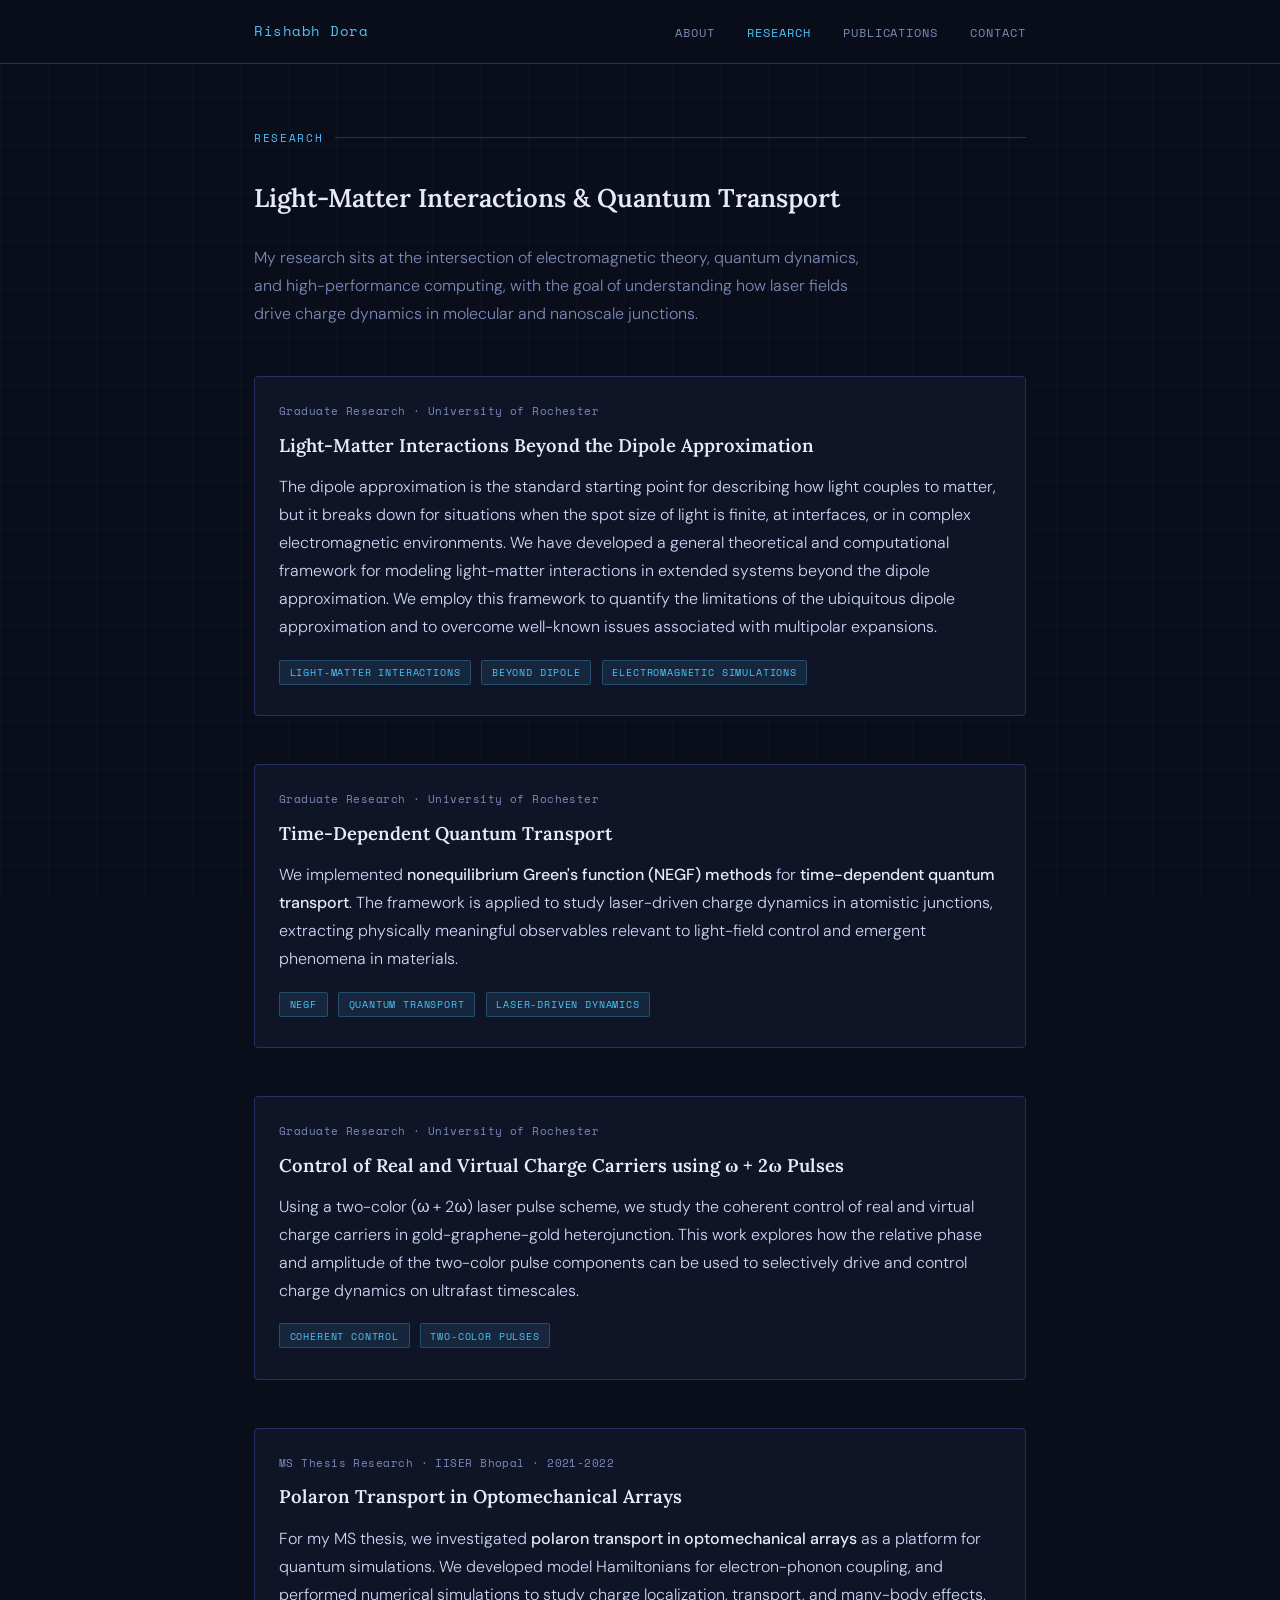
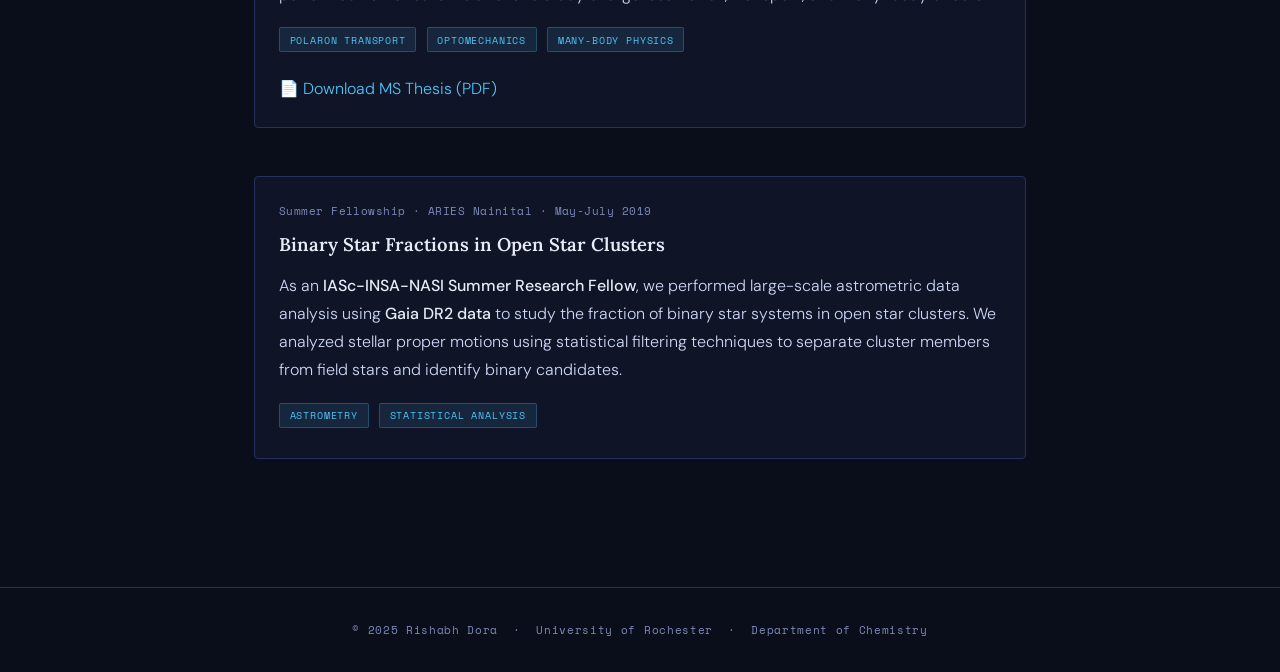
==== research.html @ d07a6848 "Add files via upload" ====
<!DOCTYPE html>
<html lang="en">
<head>
  <meta charset="UTF-8" />
  <meta name="viewport" content="width=device-width, initial-scale=1.0" />
  <title>Research | Rishabh Dora</title>
  <link rel="stylesheet" href="style.css" />
</head>
<body>

<nav>
  <div class="container">
    <a class="nav-logo" href="index.html">Rishabh Dora</a>
    <ul class="nav-links" id="nav-links">
      <li><a href="index.html#about">About</a></li>
      <li><a href="research.html" class="active">Research</a></li>
      <li><a href="publications.html">Publications</a></li>
      <!-- <li><a href="index.html#talks">Talks</a></li> -->
      <li><a href="index.html#contact">Contact</a></li>
    </ul>
    <button class="nav-toggle" id="nav-toggle" aria-label="Toggle menu">
      <span></span><span></span><span></span>
    </button>
  </div>
</nav>

<section style="padding-top: calc(var(--nav-h) + 4rem);">
  <div class="container">
    <p class="section-label">Research</p>
    <h2>Light-Matter Interactions &amp; Quantum Transport</h2>
    <p style="color:var(--text-dim); max-width:620px; margin-bottom:3rem;">
      My research sits at the intersection of electromagnetic theory, quantum dynamics,
      and high-performance computing, with the goal of understanding how laser fields
      drive charge dynamics in molecular and nanoscale junctions.
    </p>

    <!-- Project 1 -->
    <div class="research-block fade-in">
      <div class="card">
        <div class="card-meta">Graduate Research · University of Rochester </div>
        <h3>Light-Matter Interactions Beyond the Dipole Approximation</h3>
        <p>
          The dipole approximation is the standard starting point for describing how light
          couples to matter, but it breaks down for situations when the spot size of light is finite, 
          at interfaces, or in complex electromagnetic environments.
          We have developed a general theoretical and computational framework for modeling light-matter interactions
          in extended systems beyond the dipole approximation.
          We employ this framework to quantify the limitations of the ubiquitous dipole approximation 
          and to overcome well-known issues associated with multipolar expansions. 
        </p>
        <div>
          <span class="tag">Light-matter interactions</span>
          <span class="tag">Beyond Dipole</span>
          <span class="tag">Electromagnetic Simulations</span>
          <!-- <span class="tag">Fortran / Python</span> -->
        </div>
      </div>
    </div>

    <!-- Project 2 -->
    <div class="research-block fade-in">
      <div class="card">
        <div class="card-meta">Graduate Research · University of Rochester </div>
        <h3>Time-Dependent Quantum Transport </h3>
        <p>
          We implemented <strong>nonequilibrium Green's function (NEGF) methods</strong>
          for <strong>time-dependent quantum transport</strong>.
          The framework is applied to study laser-driven charge dynamics in atomistic junctions,
          extracting physically meaningful observables relevant to light-field control and emergent phenomena in materials.
        </p>
        <div>
          <span class="tag">NEGF</span>
          <span class="tag">Quantum Transport</span>
          <!-- <span class="tag">HPC / MPI</span> -->
          <span class="tag">Laser-Driven Dynamics</span>
        </div>
      </div>
    </div>

    <!-- Project 3 -->
    <div class="research-block fade-in">
      <div class="card">
        <div class="card-meta">Graduate Research · University of Rochester</div>
        <h3>Control of Real and Virtual Charge Carriers using ω + 2ω Pulses</h3>
        <p>
          Using a two-color (ω + 2ω) laser pulse scheme, we study the coherent control
          of real and virtual charge carriers in gold-graphene-gold heterojunction. 
          This work explores how the relative phase and amplitude of the two-color pulse components can be used
          to selectively drive and control charge dynamics on ultrafast timescales.
        </p>
        <div>
          <span class="tag">Coherent Control</span>
          <span class="tag">Two-Color Pulses</span> 
        </div>
      </div>
    </div>

    <!-- Project 4 -->
    <div class="research-block fade-in">
      <div class="card">
        <div class="card-meta">MS Thesis Research · IISER Bhopal · 2021-2022</div>
        <h3>Polaron Transport in Optomechanical Arrays</h3>
        <p>
          For my MS thesis, we investigated <strong>polaron transport in optomechanical arrays</strong>
          as a platform for quantum simulations. We developed model Hamiltonians for
          electron-phonon coupling, and performed numerical simulations to study charge localization, transport,
          and many-body effects.
        </p>
        <div>
          <span class="tag">Polaron Transport</span>
          <!-- <span class="tag">Electron–Phonon Coupling</span> -->
          <span class="tag">Optomechanics</span>
          <span class="tag">Many-Body Physics</span>
        </div>
        <p style="margin-top:1rem; margin-bottom:0;">
          <a href="assets/ms_thesis.pdf" target="_blank">📄 Download MS Thesis (PDF)</a>
        </p>
      </div>
    </div>

    <!-- Project 5 -->
    <div class="research-block fade-in">
      <div class="card">
        <div class="card-meta">Summer Fellowship · ARIES Nainital · May-July 2019</div>
        <h3>Binary Star Fractions in Open Star Clusters</h3>
        <p>
          As an <strong>IASc-INSA-NASI Summer Research Fellow</strong>, we performed
          large-scale astrometric data analysis using <strong>Gaia DR2 data</strong>
          to study the fraction of binary star systems in open star clusters.
          We analyzed stellar proper motions using statistical filtering techniques
          to separate cluster members from field stars and
          identify binary candidates.
        </p>
        <div>
          <!-- <span class="tag">Gaia DR2</span> -->
          <span class="tag">Astrometry</span>
          <span class="tag">Statistical Analysis</span>
          <!-- <span class="tag">Mathematica</span> -->
        </div>
      </div>
    </div>

  </div>
</section>

<footer>
  <div class="container">
    © 2025 Rishabh Dora &nbsp;·&nbsp; University of Rochester &nbsp;·&nbsp; Department of Chemistry
  </div>
</footer>

<script src="main.js"></script>
</body>
</html>
---- style.css ----
/* =============================================
   RISHABH DORA — Personal Academic Website
   Theme: Dark scientific / quantum aesthetic
   ============================================= */

@import url('https://fonts.googleapis.com/css2?family=Space+Mono:ital,wght@0,400;0,700;1,400&family=Lora:ital,wght@0,400;0,600;1,400&family=DM+Sans:wght@300;400;500&display=swap');

:root {
  --bg:        #0a0e1a;
  --bg2:       #0f1527;
  --bg3:       #141c34;
  --surface:   #1a2340;
  --border:    #253060;
  --accent:    #4fc3f7;
  --accent2:   #81d4fa;
  --accent3:   #00e5ff;
  --text:      #cdd6f4;
  --text-dim:  #7d8ab8;
  --text-bright: #e8eaf6;
  --mono:      'Space Mono', monospace;
  --serif:     'Lora', serif;
  --sans:      'DM Sans', sans-serif;
  --nav-h:     64px;
  --max-w:     820px;
  --radius:    4px;
}

*, *::before, *::after { box-sizing: border-box; margin: 0; padding: 0; }

html { scroll-behavior: smooth; font-size: 16px; }

body {
  background: var(--bg);
  color: var(--text);
  font-family: var(--sans);
  font-weight: 300;
  line-height: 1.75;
  min-height: 100vh;
  overflow-x: hidden;
}

/* ---- GRID BACKGROUND ---- */
body::before {
  content: '';
  position: fixed;
  inset: 0;
  background-image:
    linear-gradient(rgba(79,195,247,.035) 1px, transparent 1px),
    linear-gradient(90deg, rgba(79,195,247,.035) 1px, transparent 1px);
  background-size: 48px 48px;
  pointer-events: none;
  z-index: 0;
}

/* ---- UTILITY ---- */
a { color: var(--accent); text-decoration: none; transition: color .2s; }
a:hover { color: var(--accent3); }
strong { font-weight: 500; color: var(--text-bright); }
hr { border: none; border-top: 1px solid var(--border); margin: 2.5rem 0; }

.container {
  max-width: var(--max-w);
  margin: 0 auto;
  padding: 0 1.5rem;
  position: relative;
  z-index: 1;
}

.tag {
  display: inline-block;
  font-family: var(--mono);
  font-size: .65rem;
  letter-spacing: .08em;
  text-transform: uppercase;
  color: var(--accent);
  background: rgba(79,195,247,.1);
  border: 1px solid rgba(79,195,247,.25);
  padding: .15rem .6rem;
  border-radius: 2px;
  margin-right: .4rem;
  margin-bottom: .4rem;
}

/* ---- NAVIGATION ---- */
nav {
  position: fixed;
  top: 0; left: 0; right: 0;
  height: var(--nav-h);
  background: rgba(10,14,26,.85);
  backdrop-filter: blur(12px);
  border-bottom: 1px solid var(--border);
  z-index: 100;
  display: flex;
  align-items: center;
}

nav .container {
  display: flex;
  align-items: center;
  justify-content: space-between;
  width: 100%;
}

.nav-logo {
  font-family: var(--mono);
  font-size: .85rem;
  color: var(--accent);
  letter-spacing: .04em;
}

.nav-links {
  display: flex;
  gap: 2rem;
  list-style: none;
}

.nav-links a {
  font-family: var(--mono);
  font-size: .75rem;
  letter-spacing: .08em;
  text-transform: uppercase;
  color: var(--text-dim);
  transition: color .2s;
}
.nav-links a:hover,
.nav-links a.active { color: var(--accent); }

.nav-toggle {
  display: none;
  flex-direction: column;
  gap: 5px;
  cursor: pointer;
  background: none;
  border: none;
  padding: 4px;
}
.nav-toggle span {
  display: block;
  width: 22px; height: 1.5px;
  background: var(--text-dim);
  transition: .3s;
}

/* ---- HERO ---- */
#hero {
  min-height: 100vh;
  display: flex;
  align-items: center;
  padding-top: var(--nav-h);
  position: relative;
  overflow: hidden;
}

.hero-inner {
  display: grid;
  grid-template-columns: 1fr auto;
  gap: 3rem;
  align-items: center;
  width: 100%;
}

.hero-text .eyebrow {
  font-family: var(--mono);
  font-size: .75rem;
  letter-spacing: .15em;
  text-transform: uppercase;
  color: var(--accent);
  margin-bottom: 1rem;
  display: flex;
  align-items: center;
  gap: .75rem;
}
.hero-text .eyebrow::before {
  content: '';
  width: 32px; height: 1px;
  background: var(--accent);
}

.hero-text h1 {
  font-family: var(--serif);
  font-size: clamp(2rem, 5vw, 2.8rem);
  font-weight: 600;
  color: var(--text-bright);
  line-height: 1.2;
  margin-bottom: 1.25rem;
}

.hero-text .tagline {
  font-size: 1.05rem;
  color: var(--text-dim);
  max-width: 520px;
  margin-bottom: 2rem;
  line-height: 1.8;
}

.hero-actions {
  display: flex;
  gap: 1rem;
  flex-wrap: wrap;
}

.btn {
  font-family: var(--mono);
  font-size: .75rem;
  letter-spacing: .08em;
  text-transform: uppercase;
  padding: .65rem 1.5rem;
  border-radius: var(--radius);
  transition: all .2s;
  cursor: pointer;
  border: 1px solid transparent;
}
.btn-primary {
  background: var(--accent);
  color: var(--bg);
  font-weight: 700;
}
.btn-primary:hover { background: var(--accent3); color: var(--bg); }
.btn-outline {
  border-color: var(--border);
  color: var(--text-dim);
  background: transparent;
}
.btn-outline:hover { border-color: var(--accent); color: var(--accent); }

.hero-photo-wrap {
  position: relative;
  flex-shrink: 0;
}
.hero-photo {
  width: 160px; height: 160px;
  border-radius: 50%;
  object-fit: cover;
  border: 2px solid var(--border);
  display: block;
  background: var(--surface);
}
.photo-placeholder {
  width: 160px; height: 160px;
  border-radius: 50%;
  background: var(--surface);
  border: 2px solid var(--border);
  display: flex;
  align-items: center;
  justify-content: center;
  font-family: var(--mono);
  font-size: 2rem;
  color: var(--accent);
}
.hero-photo-wrap::after {
  content: '';
  position: absolute;
  inset: -8px;
  border-radius: 50%;
  border: 1px solid rgba(79,195,247,.2);
}

/* ---- SECTIONS ---- */
section { padding: 5rem 0; }

.section-label {
  font-family: var(--mono);
  font-size: .7rem;
  letter-spacing: .15em;
  text-transform: uppercase;
  color: var(--accent);
  margin-bottom: 1.75rem;
  display: flex;
  align-items: center;
  gap: .75rem;
}
.section-label::after {
  content: '';
  flex: 1;
  height: 1px;
  background: var(--border);
}

h2 {
  font-family: var(--serif);
  font-size: 1.6rem;
  font-weight: 600;
  color: var(--text-bright);
  margin-bottom: 1.5rem;
}

h3 {
  font-family: var(--sans);
  font-weight: 500;
  font-size: 1rem;
  color: var(--text-bright);
  margin-bottom: .35rem;
}

p { margin-bottom: 1rem; color: var(--text); }

/* ---- CARDS ---- */
.card {
  background: var(--bg2);
  border: 1px solid var(--border);
  border-radius: var(--radius);
  padding: 1.5rem;
  margin-bottom: 1.25rem;
  transition: border-color .2s, transform .2s;
}
.card:hover {
  border-color: rgba(79,195,247,.4);
  transform: translateY(-2px);
}

.card-meta {
  font-family: var(--mono);
  font-size: .7rem;
  color: var(--text-dim);
  margin-bottom: .5rem;
  letter-spacing: .04em;
}

/* ---- EDUCATION ---- */
.edu-item {
  display: grid;
  grid-template-columns: 1fr auto;
  gap: 1rem;
  margin-bottom: 1.5rem;
  padding-bottom: 1.5rem;
  border-bottom: 1px solid var(--border);
}
.edu-item:last-child { border-bottom: none; margin-bottom: 0; padding-bottom: 0; }
.edu-deg { font-weight: 500; color: var(--text-bright); }
.edu-inst { color: var(--text-dim); font-size: .9rem; }
.edu-year {
  font-family: var(--mono);
  font-size: .75rem;
  color: var(--accent);
  white-space: nowrap;
}

/* ---- SKILLS GRID ---- */
.skills-grid {
  display: grid;
  grid-template-columns: repeat(auto-fill, minmax(200px, 1fr));
  gap: 1rem;
}
.skill-group h4 {
  font-family: var(--mono);
  font-size: .7rem;
  letter-spacing: .1em;
  text-transform: uppercase;
  color: var(--accent);
  margin-bottom: .6rem;
}
.skill-list {
  list-style: none;
}
.skill-list li {
  font-size: .875rem;
  color: var(--text-dim);
  padding: .2rem 0;
  border-bottom: 1px solid rgba(37,48,96,.5);
}
.skill-list li::before { content: '› '; color: var(--accent); }

/* ---- PUBLICATIONS ---- */
.pub-item {
  border-left: 2px solid var(--border);
  padding-left: 1.25rem;
  margin-bottom: 2rem;
  transition: border-color .2s;
}
.pub-item:hover { border-color: var(--accent); }
.pub-title { font-weight: 500; color: var(--text-bright); margin-bottom: .35rem; line-height: 1.5; }
.pub-authors { font-size: .875rem; color: var(--text-dim); margin-bottom: .25rem; }
.pub-journal {
  font-family: var(--mono);
  font-size: .75rem;
  color: var(--accent);
}
.pub-status {
  display: inline-block;
  font-family: var(--mono);
  font-size: .65rem;
  letter-spacing: .06em;
  text-transform: uppercase;
  background: rgba(79,195,247,.08);
  border: 1px solid rgba(79,195,247,.2);
  color: var(--accent);
  padding: .1rem .5rem;
  border-radius: 2px;
  margin-left: .5rem;
}

/* ---- TALKS ---- */
.talk-item {
  display: grid;
  grid-template-columns: auto 1fr;
  gap: 1.25rem;
  align-items: start;
  margin-bottom: 1.25rem;
  padding-bottom: 1.25rem;
  border-bottom: 1px solid var(--border);
}
.talk-item:last-child { border-bottom: none; margin-bottom: 0; padding-bottom: 0; }
.talk-date {
  font-family: var(--mono);
  font-size: .7rem;
  color: var(--accent);
  white-space: nowrap;
  padding-top: .25rem;
}
.talk-type {
  font-family: var(--mono);
  font-size: .65rem;
  text-transform: uppercase;
  letter-spacing: .06em;
  color: var(--text-dim);
  margin-bottom: .2rem;
}
.talk-title { font-weight: 500; color: var(--text-bright); font-size: .95rem; }
.talk-venue { font-size: .85rem; color: var(--text-dim); margin-top: .2rem; }

/* ---- CONTACT ---- */
.contact-grid {
  display: grid;
  grid-template-columns: repeat(auto-fill, minmax(220px, 1fr));
  gap: 1rem;
}
.contact-item {
  background: var(--bg2);
  border: 1px solid var(--border);
  border-radius: var(--radius);
  padding: 1.25rem;
  display: flex;
  align-items: center;
  gap: 1rem;
  transition: border-color .2s;
}
.contact-item:hover { border-color: var(--accent); }
.contact-icon {
  font-size: 1.2rem;
  width: 36px;
  text-align: center;
  flex-shrink: 0;
}
.contact-label {
  font-family: var(--mono);
  font-size: .65rem;
  text-transform: uppercase;
  letter-spacing: .08em;
  color: var(--text-dim);
  margin-bottom: .25rem;
}
.contact-val { font-size: .875rem; color: var(--text-bright); }

/* ---- FOOTER ---- */
footer {
  border-top: 1px solid var(--border);
  padding: 2rem 0;
  text-align: center;
  font-family: var(--mono);
  font-size: .7rem;
  color: var(--text-dim);
  letter-spacing: .06em;
  position: relative;
  z-index: 1;
}

/* ---- RESEARCH PAGE ---- */
.research-block { margin-bottom: 3rem; }
.research-block h3 {
  font-family: var(--serif);
  font-size: 1.15rem;
  font-weight: 600;
  color: var(--text-bright);
  margin-bottom: .75rem;
}

/* ---- FADE-IN ANIMATION ---- */
.fade-in {
  opacity: 0;
  transform: translateY(18px);
  transition: opacity .55s ease, transform .55s ease;
}
.fade-in.visible {
  opacity: 1;
  transform: translateY(0);
}

/* ---- RESPONSIVE ---- */
@media (max-width: 640px) {
  .hero-inner { grid-template-columns: 1fr; }
  .hero-photo-wrap { display: none; }
  .nav-links { display: none; flex-direction: column; position: absolute; top: var(--nav-h); left: 0; right: 0; background: var(--bg2); border-bottom: 1px solid var(--border); padding: 1rem 1.5rem; gap: 1rem; }
  .nav-links.open { display: flex; }
  .nav-toggle { display: flex; }
  .edu-item { grid-template-columns: 1fr; }
}
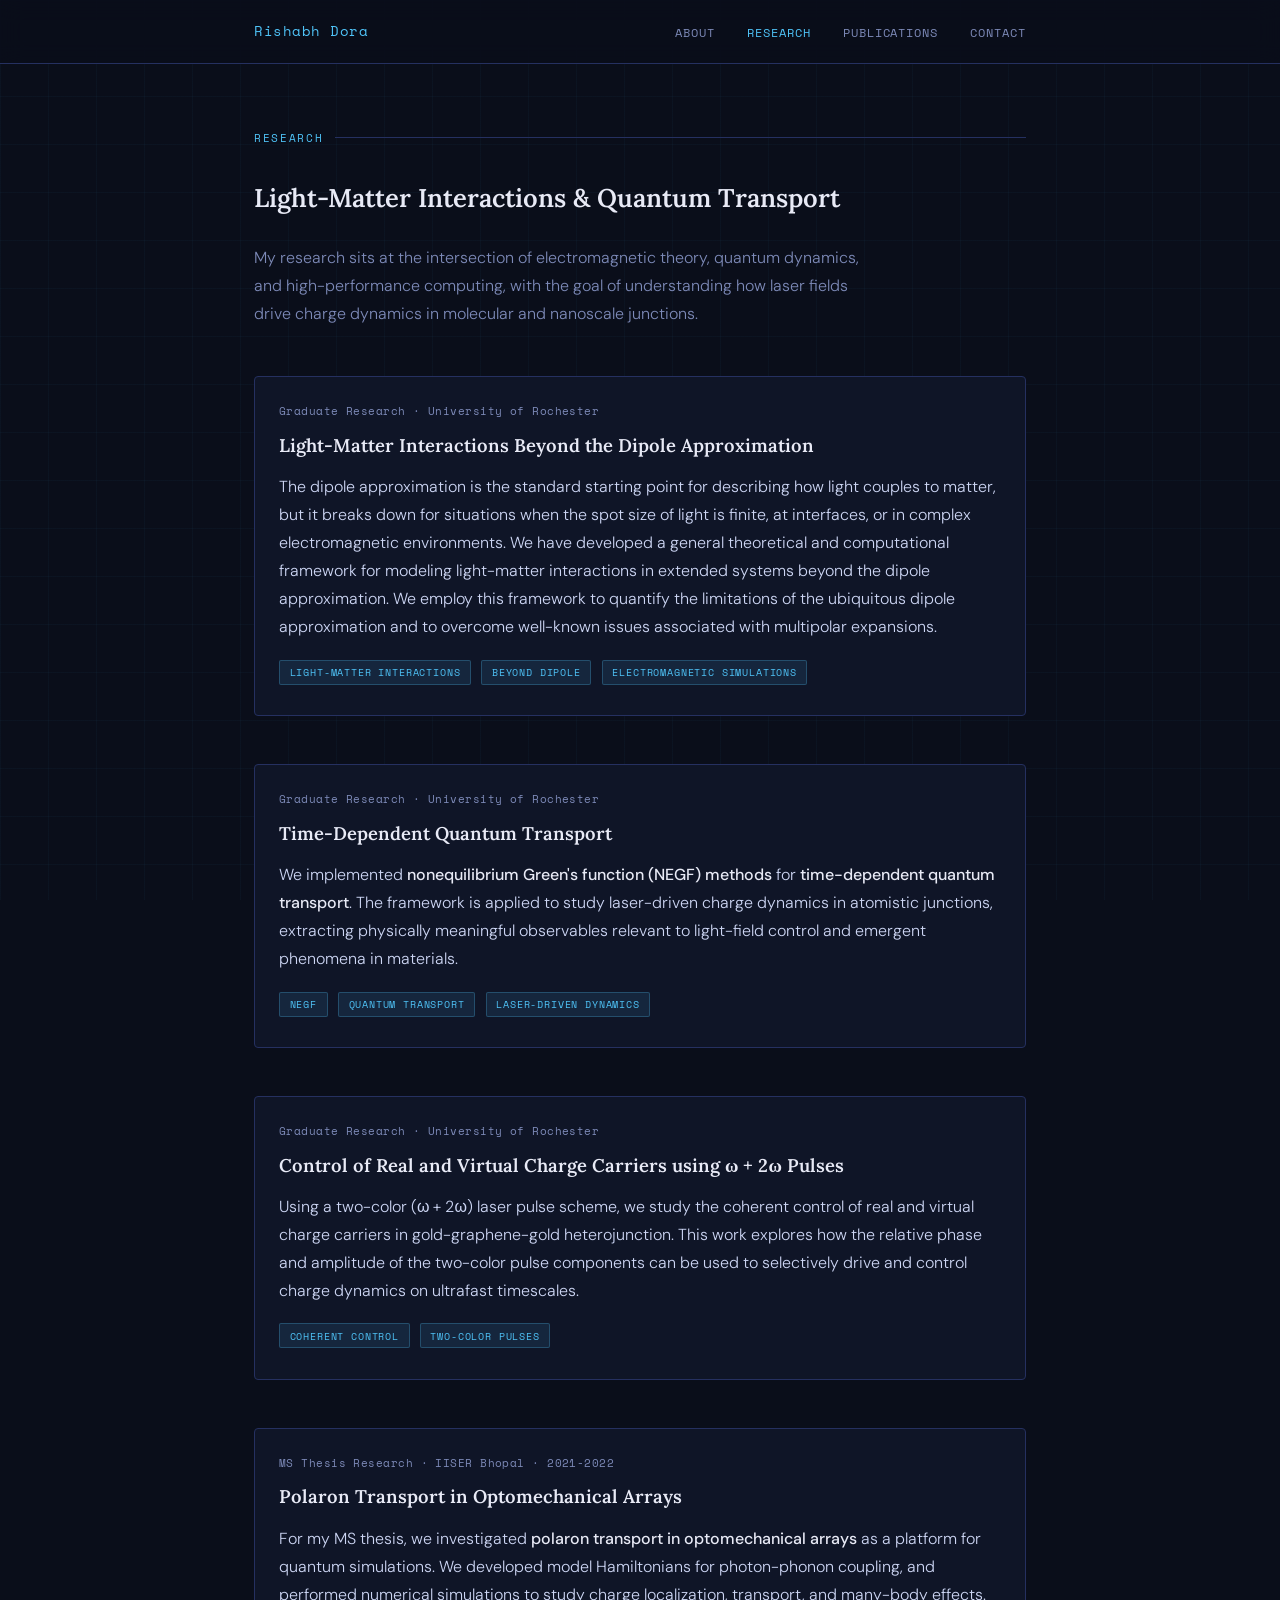
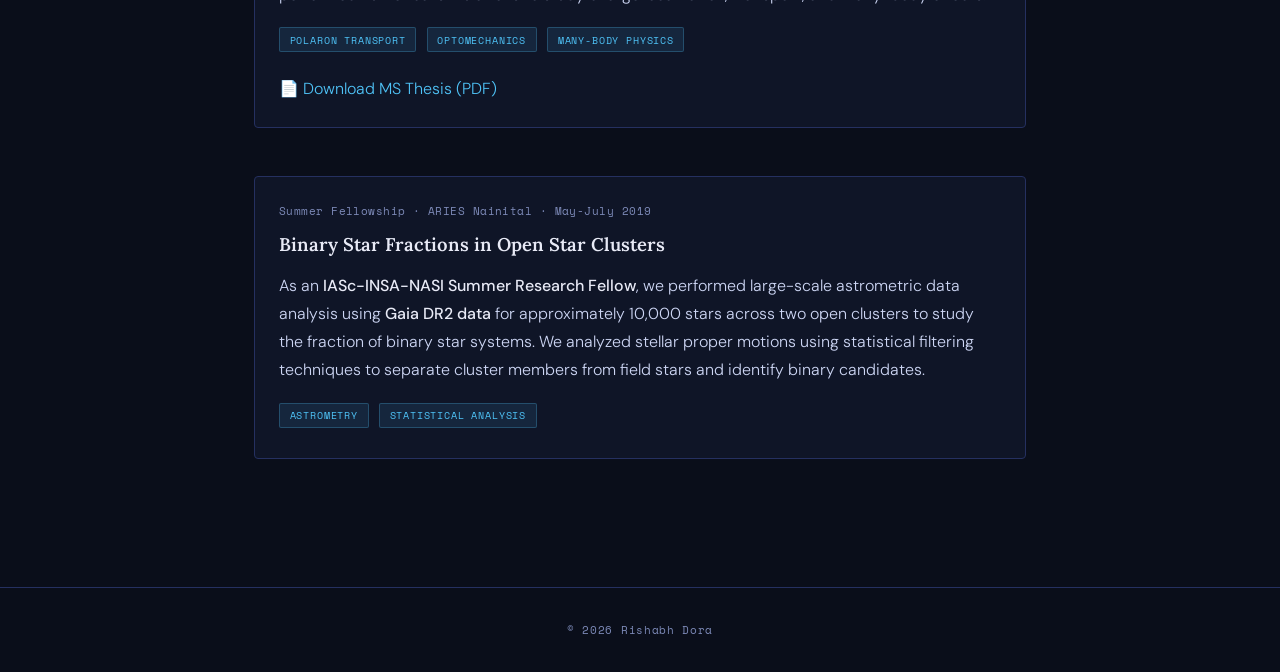
==== commit 5a515823: "Update research.html" ====
--- a/research.html
+++ b/research.html
@@ -103,7 +103,7 @@
         <p>
           For my MS thesis, we investigated <strong>polaron transport in optomechanical arrays</strong>
           as a platform for quantum simulations. We developed model Hamiltonians for
-          electron-phonon coupling, and performed numerical simulations to study charge localization, transport,
+          photon-phonon coupling, and performed numerical simulations to study charge localization, transport,
           and many-body effects.
         </p>
         <div>
@@ -113,7 +113,7 @@
           <span class="tag">Many-Body Physics</span>
         </div>
         <p style="margin-top:1rem; margin-bottom:0;">
-          <a href="assets/ms_thesis.pdf" target="_blank">📄 Download MS Thesis (PDF)</a>
+          <a href="ms_thesis.pdf" target="_blank">📄 Download MS Thesis (PDF)</a>
         </p>
       </div>
     </div>
@@ -126,10 +126,11 @@
         <p>
           As an <strong>IASc-INSA-NASI Summer Research Fellow</strong>, we performed
           large-scale astrometric data analysis using <strong>Gaia DR2 data</strong>
-          to study the fraction of binary star systems in open star clusters.
+          for approximately 10,000 stars across two open clusters
+          to study the fraction of binary star systems.
           We analyzed stellar proper motions using statistical filtering techniques
           to separate cluster members from field stars and
-          identify binary candidates.
+          identify binary candidates. 
         </p>
         <div>
           <!-- <span class="tag">Gaia DR2</span> -->
@@ -144,9 +145,10 @@
 </section>
 
 <footer>
-  <div class="container">
-    © 2025 Rishabh Dora &nbsp;·&nbsp; University of Rochester &nbsp;·&nbsp; Department of Chemistry
-  </div>
+  © <span id="year"></span> Rishabh Dora
+<script>
+  document.getElementById("year").textContent = new Date().getFullYear();
+</script>
 </footer>
 
 <script src="main.js"></script>
